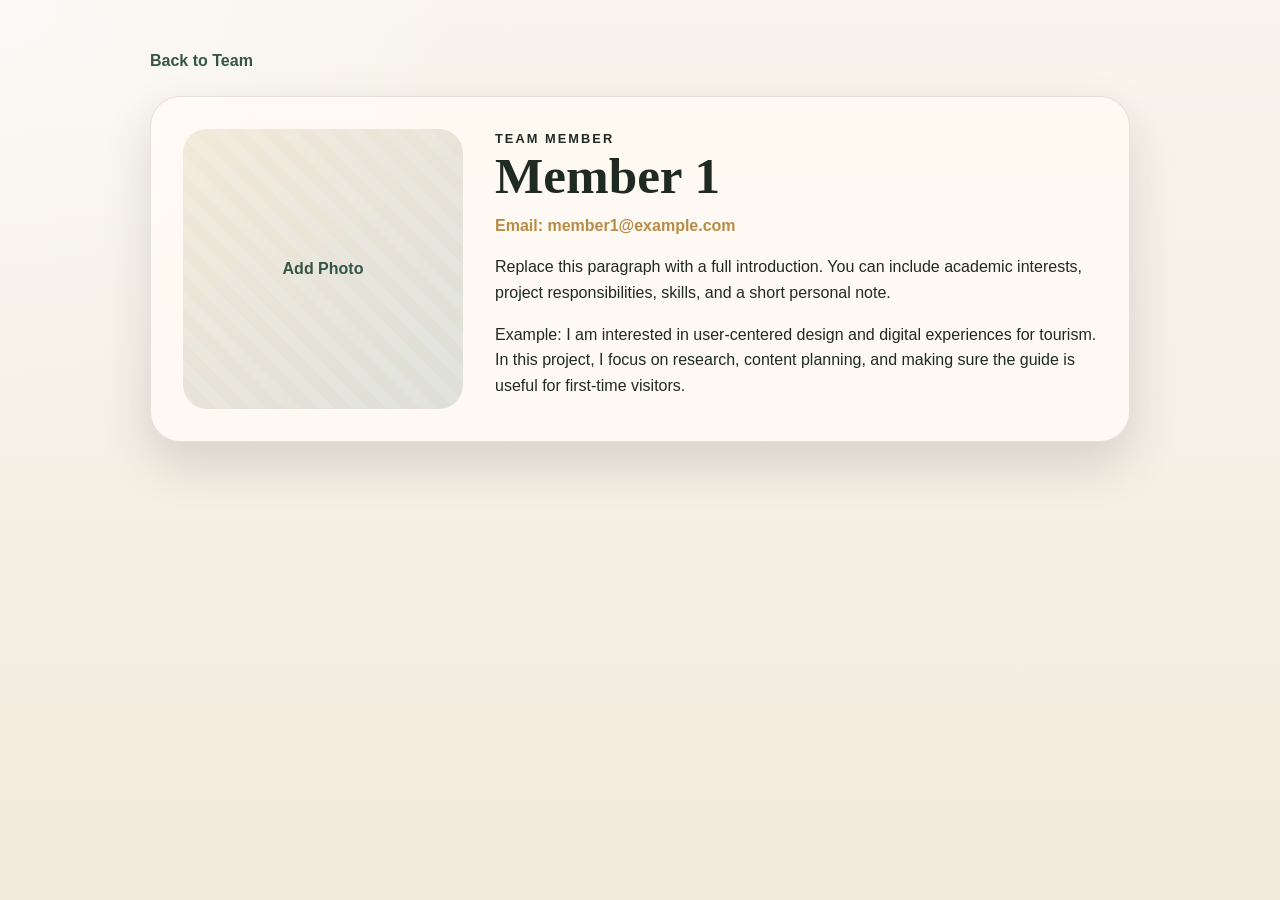
==== member-1.html @ 4ace729f "Initial GitHub Pages site" ====
<!DOCTYPE html>
<html lang="en">
<head>
    <meta charset="UTF-8">
    <meta name="viewport" content="width=device-width, initial-scale=1.0">
    <title>Member 1 - Suzhou Garden Odyssey</title>
    <link rel="stylesheet" href="style.css">
</head>
<body class="detail-page">
    <main class="detail-shell">
        <a class="back-link" href="index.html#team">Back to Team</a>
        <section class="detail-card">
            <div class="detail-photo">Add Photo</div>
            <div class="detail-copy">
                <p class="section-kicker">Team Member</p>
                <h1>Member 1</h1>
                <p class="detail-email">Email: member1@example.com</p>
                <p>
                    Replace this paragraph with a full introduction. You can include academic
                    interests, project responsibilities, skills, and a short personal note.
                </p>
                <p>
                    Example: I am interested in user-centered design and digital experiences
                    for tourism. In this project, I focus on research, content planning, and
                    making sure the guide is useful for first-time visitors.
                </p>
            </div>
        </section>
    </main>
</body>
</html>
---- style.css ----
:root {
    --ink: #1f2a22;
    --muted: #5e675f;
    --paper: #f7f2e8;
    --paper-deep: #efe5d1;
    --jade: #355646;
    --jade-soft: #6e8b74;
    --gold: #b68c47;
    --line: rgba(31, 42, 34, 0.12);
    --shadow: 0 22px 50px rgba(25, 30, 26, 0.14);
}

* {
    box-sizing: border-box;
}

html {
    scroll-behavior: smooth;
}

body {
    margin: 0;
    font-family: "Segoe UI", "Helvetica Neue", Arial, sans-serif;
    color: var(--ink);
    background:
        radial-gradient(circle at top left, rgba(255, 255, 255, 0.5), transparent 30%),
        linear-gradient(180deg, #f9f5ee 0%, #f2eadc 100%);
    line-height: 1.6;
}

a {
    color: inherit;
    text-decoration: none;
}

.hero {
    min-height: 100vh;
    padding: 1.5rem clamp(1.2rem, 3vw, 3rem) 3rem;
    background:
        linear-gradient(180deg, rgba(19, 28, 24, 0.32), rgba(19, 28, 24, 0.56)),
        url("caption.jpg") center/cover no-repeat;
    color: #fffaf1;
    display: flex;
    flex-direction: column;
}

.site-nav {
    display: flex;
    align-items: center;
    justify-content: space-between;
    gap: 1rem;
    padding: 0.6rem 0;
}

.brand {
    font-family: Georgia, "Times New Roman", serif;
    font-size: 1.15rem;
    letter-spacing: 0.08em;
    text-transform: uppercase;
}

.nav-links {
    display: flex;
    flex-wrap: wrap;
    gap: 1rem;
    font-size: 0.95rem;
}

.nav-links a {
    padding-bottom: 0.2rem;
    border-bottom: 1px solid transparent;
}

.nav-links a:hover,
.nav-links a:focus-visible {
    border-color: rgba(255, 250, 241, 0.8);
}

.hero-content {
    max-width: 760px;
    margin: auto 0;
    padding: 5rem 0 3rem;
}

.eyebrow,
.section-kicker,
.persona-label {
    margin: 0 0 0.75rem;
    text-transform: uppercase;
    letter-spacing: 0.16em;
    font-size: 0.8rem;
    font-weight: 700;
}

.hero h1 {
    margin: 0;
    font-family: Georgia, "Times New Roman", serif;
    font-size: clamp(3rem, 7vw, 5.8rem);
    line-height: 0.95;
    max-width: 9ch;
}

.hero-subtitle {
    margin: 1.5rem 0 0;
    max-width: 38rem;
    font-size: clamp(1.05rem, 2vw, 1.3rem);
    color: rgba(255, 250, 241, 0.92);
}

.hero-button {
    display: inline-block;
    margin-top: 2rem;
    padding: 0.95rem 1.4rem;
    background: rgba(255, 250, 241, 0.92);
    color: var(--jade);
    border-radius: 999px;
    font-weight: 700;
    box-shadow: 0 10px 30px rgba(17, 24, 21, 0.2);
}

.section {
    width: min(1120px, calc(100% - 2.4rem));
    margin: 0 auto;
    padding: 5.5rem 0;
}

.section-heading {
    margin-bottom: 2rem;
}

.section-heading h2 {
    margin: 0;
    font-family: Georgia, "Times New Roman", serif;
    font-size: clamp(2rem, 4vw, 3rem);
    line-height: 1.05;
}

.section-note {
    max-width: 42rem;
    margin: 0.9rem 0 0;
    color: var(--muted);
}

.overview-grid,
.team-grid,
.persona-grid {
    display: grid;
    gap: 1.4rem;
}

.overview-grid {
    grid-template-columns: repeat(auto-fit, minmax(220px, 1fr));
}

.team-grid {
    grid-template-columns: repeat(auto-fit, minmax(220px, 1fr));
}

.persona-grid {
    grid-template-columns: repeat(auto-fit, minmax(320px, 1fr));
}

.info-card,
.team-card,
.persona-card,
.ai-card {
    background: rgba(255, 251, 244, 0.78);
    backdrop-filter: blur(8px);
    border: 1px solid var(--line);
    border-radius: 28px;
    box-shadow: var(--shadow);
}

.info-card {
    padding: 1.6rem;
}

.info-card h3,
.team-card h3,
.persona-card h3 {
    margin: 0 0 0.6rem;
    font-family: Georgia, "Times New Roman", serif;
    font-size: 1.5rem;
}

.team-section,
.ai-section {
    position: relative;
}

.team-section::before,
.ai-section::before {
    content: "";
    position: absolute;
    inset: 1.4rem 0 1.4rem;
    background: linear-gradient(135deg, rgba(182, 140, 71, 0.08), rgba(53, 86, 70, 0.1));
    border-radius: 36px;
    z-index: -1;
}

.team-card {
    padding: 1.5rem;
}

.team-card-link {
    color: inherit;
    display: block;
}

.team-card-link:hover .team-card,
.team-card-link:focus-visible .team-card {
    transform: translateY(-4px);
    box-shadow: 0 26px 55px rgba(25, 30, 26, 0.18);
}

.photo-placeholder {
    width: 100%;
    aspect-ratio: 1 / 1;
    margin-bottom: 1.2rem;
    border-radius: 22px;
    display: grid;
    place-items: center;
    color: var(--jade);
    font-weight: 700;
    background:
        linear-gradient(135deg, rgba(182, 140, 71, 0.16), rgba(53, 86, 70, 0.16)),
        repeating-linear-gradient(
            45deg,
            rgba(255, 255, 255, 0.5),
            rgba(255, 255, 255, 0.5) 12px,
            rgba(255, 255, 255, 0.1) 12px,
            rgba(255, 255, 255, 0.1) 24px
        );
}

.member-email,
.detail-email {
    margin: 0 0 0.65rem;
    color: var(--gold);
    font-weight: 700;
}

.team-card,
.info-card,
.persona-card,
.ai-card {
    transition: transform 0.2s ease, box-shadow 0.2s ease;
}

.member-intro,
.info-card p,
.persona-meta,
.persona-card p,
.ai-card p {
    margin: 0;
}

.persona-card {
    padding: 1.8rem;
    border-top: 4px solid var(--gold);
}

.secondary-persona {
    border-top-color: var(--jade-soft);
}

.persona-header {
    margin-bottom: 1.3rem;
}

.persona-meta {
    color: var(--muted);
}

.persona-block + .persona-block {
    margin-top: 1rem;
}

.persona-block h4 {
    margin: 0 0 0.4rem;
    font-size: 1rem;
    text-transform: uppercase;
    letter-spacing: 0.08em;
    color: var(--jade);
}

.persona-block ul {
    margin: 0;
    padding-left: 1.2rem;
}

.ai-card {
    padding: 1.8rem;
    max-width: 900px;
}

.ai-card p + p {
    margin-top: 1rem;
}

.site-footer {
    padding: 2rem 1.2rem 3rem;
    text-align: center;
    color: var(--muted);
    font-size: 0.95rem;
}

.detail-page {
    min-height: 100vh;
}

.detail-shell {
    width: min(980px, calc(100% - 2rem));
    margin: 0 auto;
    padding: 3rem 0 4rem;
}

.back-link {
    display: inline-block;
    margin-bottom: 1.4rem;
    color: var(--jade);
    font-weight: 700;
}

.detail-card {
    display: grid;
    grid-template-columns: minmax(220px, 280px) 1fr;
    gap: 2rem;
    padding: 2rem;
    background: rgba(255, 251, 244, 0.86);
    border: 1px solid var(--line);
    border-radius: 30px;
    box-shadow: var(--shadow);
}

.detail-photo {
    width: 100%;
    aspect-ratio: 1 / 1;
    border-radius: 24px;
    display: grid;
    place-items: center;
    font-weight: 700;
    color: var(--jade);
    background:
        linear-gradient(135deg, rgba(182, 140, 71, 0.16), rgba(53, 86, 70, 0.16)),
        repeating-linear-gradient(
            45deg,
            rgba(255, 255, 255, 0.5),
            rgba(255, 255, 255, 0.5) 12px,
            rgba(255, 255, 255, 0.1) 12px,
            rgba(255, 255, 255, 0.1) 24px
        );
}

.detail-copy h1 {
    margin: 0 0 0.6rem;
    font-family: Georgia, "Times New Roman", serif;
    font-size: clamp(2rem, 4vw, 3.2rem);
    line-height: 1.05;
}

.detail-copy p {
    margin: 0;
}

.detail-copy p + p {
    margin-top: 1rem;
}

@media (max-width: 720px) {
    .site-nav {
        align-items: flex-start;
        flex-direction: column;
    }

    .hero {
        min-height: 88vh;
    }

    .hero-content {
        padding-top: 4rem;
    }

    .hero h1 {
        max-width: none;
    }

    .section {
        width: min(1120px, calc(100% - 1.4rem));
        padding: 4rem 0;
    }

    .detail-card {
        grid-template-columns: 1fr;
        padding: 1.4rem;
    }
}
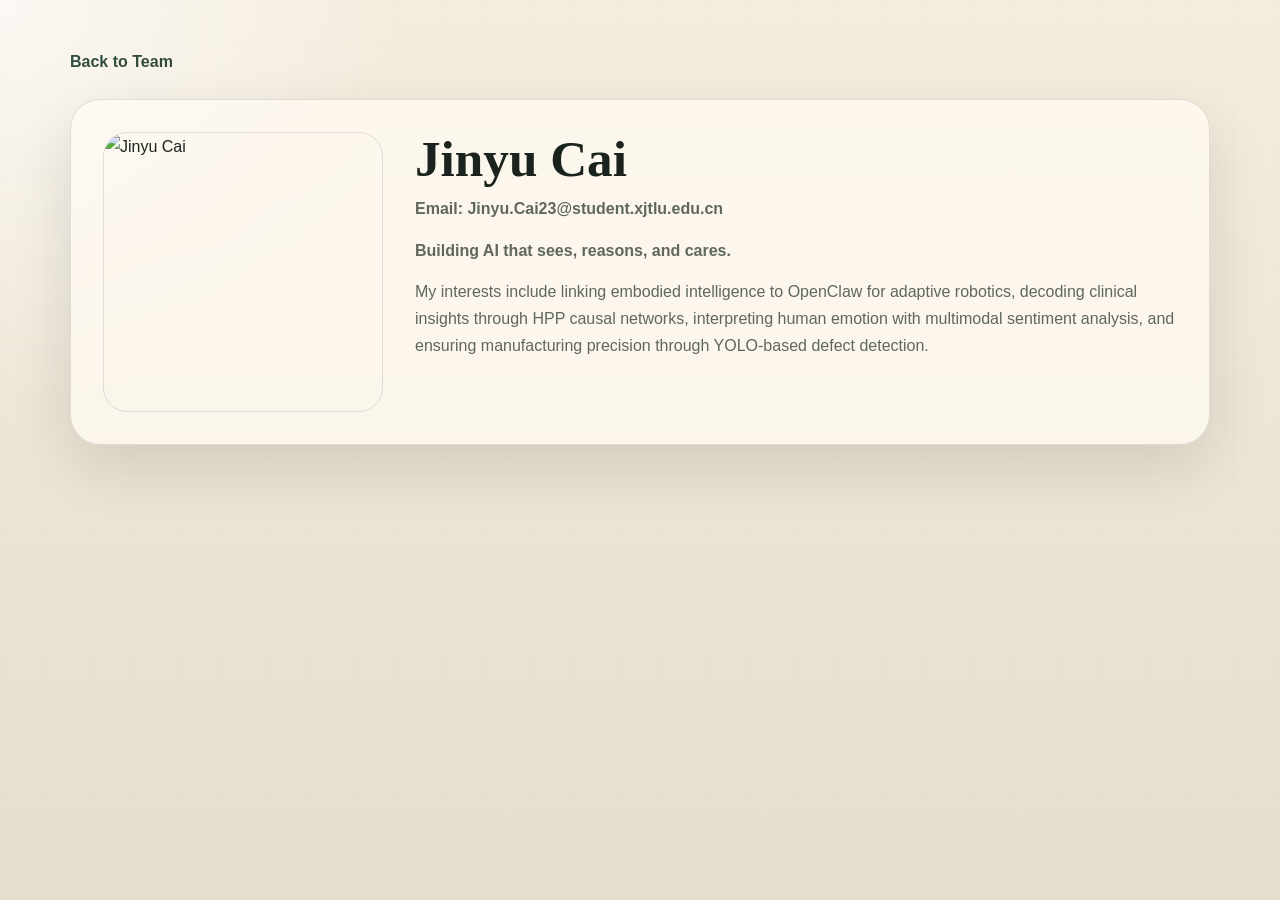
==== commit 9ae1349c: "Refine portfolio structure and content" ====
--- a/member-1.html
+++ b/member-1.html
@@ -3,26 +3,26 @@
 <head>
     <meta charset="UTF-8">
     <meta name="viewport" content="width=device-width, initial-scale=1.0">
-    <title>Member 1 - Suzhou Garden Odyssey</title>
+    <title>Member 1 - SuCity-Roam</title>
     <link rel="stylesheet" href="style.css">
 </head>
 <body class="detail-page">
     <main class="detail-shell">
         <a class="back-link" href="index.html#team">Back to Team</a>
         <section class="detail-card">
-            <div class="detail-photo">Add Photo</div>
+            <img class="detail-photo" src="images/jinyu-cai.jpg" alt="Jinyu Cai">
             <div class="detail-copy">
                 <p class="section-kicker">Team Member</p>
-                <h1>Member 1</h1>
-                <p class="detail-email">Email: member1@example.com</p>
+                <h1>Jinyu Cai</h1>
+                <p class="detail-email">Email: Jinyu.Cai23@student.xjtlu.edu.cn</p>
                 <p>
-                    Replace this paragraph with a full introduction. You can include academic
-                    interests, project responsibilities, skills, and a short personal note.
+                    <strong>Building AI that sees, reasons, and cares.</strong>
                 </p>
                 <p>
-                    Example: I am interested in user-centered design and digital experiences
-                    for tourism. In this project, I focus on research, content planning, and
-                    making sure the guide is useful for first-time visitors.
+                    My interests include linking embodied intelligence to OpenClaw for adaptive
+                    robotics, decoding clinical insights through HPP causal networks, interpreting
+                    human emotion with multimodal sentiment analysis, and ensuring manufacturing
+                    precision through YOLO-based defect detection.
                 </p>
             </div>
         </section>
--- a/style.css
+++ b/style.css
@@ -1,13 +1,18 @@
 :root {
-    --ink: #1f2a22;
-    --muted: #5e675f;
-    --paper: #f7f2e8;
-    --paper-deep: #efe5d1;
-    --jade: #355646;
-    --jade-soft: #6e8b74;
-    --gold: #b68c47;
-    --line: rgba(31, 42, 34, 0.12);
-    --shadow: 0 22px 50px rgba(25, 30, 26, 0.14);
+    --ink: #1a231d;
+    --muted: #5f675f;
+    --paper: #f6f0e2;
+    --paper-soft: rgba(255, 250, 242, 0.78);
+    --paper-strong: #fbf6ed;
+    --moss: #314d3f;
+    --moss-soft: #70867a;
+    --terracotta: #a65b41;
+    --gold: #b58b49;
+    --line: rgba(26, 35, 29, 0.12);
+    --line-strong: rgba(26, 35, 29, 0.22);
+    --shadow: 0 24px 60px rgba(20, 27, 22, 0.12);
+    --shadow-soft: 0 14px 36px rgba(20, 27, 22, 0.09);
+    --max-width: 1140px;
 }
 
 * {
@@ -20,12 +25,25 @@
 
 body {
     margin: 0;
-    font-family: "Segoe UI", "Helvetica Neue", Arial, sans-serif;
+    font-family: "Trebuchet MS", "Gill Sans", sans-serif;
     color: var(--ink);
+    line-height: 1.7;
     background:
-        radial-gradient(circle at top left, rgba(255, 255, 255, 0.5), transparent 30%),
-        linear-gradient(180deg, #f9f5ee 0%, #f2eadc 100%);
-    line-height: 1.6;
+        radial-gradient(circle at top left, rgba(255, 255, 255, 0.68), transparent 26%),
+        linear-gradient(180deg, rgba(182, 139, 73, 0.09), rgba(49, 77, 63, 0.06)),
+        linear-gradient(180deg, #fbf6ec 0%, #f1e7d5 100%);
+}
+
+body::before {
+    content: "";
+    position: fixed;
+    inset: 0;
+    background-image:
+        linear-gradient(rgba(26, 35, 29, 0.028) 1px, transparent 1px),
+        linear-gradient(90deg, rgba(26, 35, 29, 0.028) 1px, transparent 1px);
+    background-size: 44px 44px;
+    pointer-events: none;
+    opacity: 0.35;
 }
 
 a {
@@ -33,15 +51,40 @@
     text-decoration: none;
 }
 
+img {
+    max-width: 100%;
+}
+
 .hero {
     min-height: 100vh;
-    padding: 1.5rem clamp(1.2rem, 3vw, 3rem) 3rem;
+    padding: 1.5rem clamp(1.2rem, 3vw, 3rem) 3.5rem;
     background:
-        linear-gradient(180deg, rgba(19, 28, 24, 0.32), rgba(19, 28, 24, 0.56)),
+        linear-gradient(180deg, rgba(15, 20, 17, 0.24), rgba(15, 20, 17, 0.66)),
         url("caption.jpg") center/cover no-repeat;
-    color: #fffaf1;
-    display: flex;
-    flex-direction: column;
+    color: #fff8ef;
+    position: relative;
+    overflow: hidden;
+}
+
+.hero::after {
+    content: "";
+    position: absolute;
+    inset: auto auto -8rem -6rem;
+    width: 22rem;
+    height: 22rem;
+    border-radius: 50%;
+    background: radial-gradient(circle, rgba(255, 248, 239, 0.24), transparent 70%);
+    filter: blur(6px);
+}
+
+.site-nav,
+.hero-layout,
+.section,
+.detail-shell {
+    width: min(var(--max-width), calc(100% - 0.2rem));
+    margin: 0 auto;
+    position: relative;
+    z-index: 1;
 }
 
 .site-nav {
@@ -49,188 +92,505 @@
     align-items: center;
     justify-content: space-between;
     gap: 1rem;
-    padding: 0.6rem 0;
+    padding: 0.3rem 0 1.2rem;
+}
+
+.brand,
+.hero h1,
+.section-heading h2,
+.panel-card h3,
+.team-card h3,
+.persona-card h3,
+.detail-copy h1 {
+    font-family: "Palatino Linotype", "Book Antiqua", Georgia, serif;
 }
 
 .brand {
-    font-family: Georgia, "Times New Roman", serif;
-    font-size: 1.15rem;
-    letter-spacing: 0.08em;
+    font-size: 1.05rem;
+    letter-spacing: 0.14em;
     text-transform: uppercase;
 }
 
 .nav-links {
     display: flex;
     flex-wrap: wrap;
-    gap: 1rem;
-    font-size: 0.95rem;
+    justify-content: flex-end;
+    gap: 1rem 1.2rem;
+    font-size: 0.96rem;
 }
 
 .nav-links a {
     padding-bottom: 0.2rem;
     border-bottom: 1px solid transparent;
+    transition: border-color 0.2s ease, opacity 0.2s ease;
 }
 
 .nav-links a:hover,
-.nav-links a:focus-visible {
-    border-color: rgba(255, 250, 241, 0.8);
+.nav-links a:focus-visible,
+.hero-link:hover,
+.hero-link:focus-visible,
+.back-link:hover,
+.back-link:focus-visible {
+    border-color: currentColor;
+}
+
+.hero-layout {
+    display: block;
+    padding-top: 4.5rem;
+}
+
+.hero-content,
+.section,
+.detail-card {
+    animation: rise-in 0.7s ease both;
 }
 
 .hero-content {
-    max-width: 760px;
-    margin: auto 0;
-    padding: 5rem 0 3rem;
+    max-width: 820px;
+    padding-bottom: 1rem;
 }
 
 .eyebrow,
 .section-kicker,
-.persona-label {
-    margin: 0 0 0.75rem;
+.subsection-kicker,
+.card-tag,
+.persona-label,
+.callout-label {
+    margin: 0 0 0.8rem;
     text-transform: uppercase;
     letter-spacing: 0.16em;
-    font-size: 0.8rem;
+    font-size: 0.78rem;
     font-weight: 700;
 }
 
 .hero h1 {
     margin: 0;
-    font-family: Georgia, "Times New Roman", serif;
-    font-size: clamp(3rem, 7vw, 5.8rem);
-    line-height: 0.95;
-    max-width: 9ch;
+    font-size: clamp(3rem, 6vw, 5.5rem);
+    line-height: 0.96;
+    max-width: none;
 }
 
 .hero-subtitle {
     margin: 1.5rem 0 0;
-    max-width: 38rem;
-    font-size: clamp(1.05rem, 2vw, 1.3rem);
-    color: rgba(255, 250, 241, 0.92);
+    max-width: 40rem;
+    font-size: clamp(1.04rem, 1.8vw, 1.24rem);
+    color: rgba(255, 248, 239, 0.94);
+}
+
+.hero-actions {
+    display: flex;
+    flex-wrap: wrap;
+    align-items: center;
+    gap: 1rem 1.2rem;
+    margin-top: 2rem;
+}
+
+.hero-button,
+.hero-link {
+    display: inline-flex;
+    align-items: center;
+    justify-content: center;
+    min-height: 3rem;
 }
 
 .hero-button {
-    display: inline-block;
-    margin-top: 2rem;
-    padding: 0.95rem 1.4rem;
-    background: rgba(255, 250, 241, 0.92);
-    color: var(--jade);
+    padding: 0.9rem 1.35rem;
     border-radius: 999px;
+    background: rgba(255, 248, 239, 0.94);
+    color: var(--moss);
     font-weight: 700;
-    box-shadow: 0 10px 30px rgba(17, 24, 21, 0.2);
+    box-shadow: 0 12px 34px rgba(18, 24, 20, 0.2);
+    transition: transform 0.2s ease, box-shadow 0.2s ease;
+}
+
+.hero-button:hover,
+.hero-button:focus-visible {
+    transform: translateY(-2px);
+    box-shadow: 0 18px 38px rgba(18, 24, 20, 0.24);
+}
+
+.hero-link {
+    padding: 0 0 0.15rem;
+    border-bottom: 1px solid transparent;
+    font-weight: 700;
+}
+
+.portfolio-main {
+    position: relative;
+    padding-bottom: 2rem;
 }
 
 .section {
-    width: min(1120px, calc(100% - 2.4rem));
-    margin: 0 auto;
-    padding: 5.5rem 0;
+    padding: 5rem 0;
+}
+
+.section + .section {
+    border-top: 1px solid rgba(26, 35, 29, 0.08);
 }
 
 .section-heading {
+    display: grid;
+    gap: 0.7rem;
     margin-bottom: 2rem;
 }
 
 .section-heading h2 {
     margin: 0;
-    font-family: Georgia, "Times New Roman", serif;
-    font-size: clamp(2rem, 4vw, 3rem);
-    line-height: 1.05;
-}
-
-.section-note {
-    max-width: 42rem;
-    margin: 0.9rem 0 0;
+    font-size: clamp(2.2rem, 4vw, 3.35rem);
+    line-height: 1.04;
+}
+
+.section-note,
+.subsection-head > p,
+.placeholder-caption,
+.repository-note,
+.persona-meta,
+.member-intro,
+.detail-copy p,
+.placeholder-text,
+.placeholder-mini {
     color: var(--muted);
 }
 
-.overview-grid,
+.section-note,
+.subsection-head > p {
+    max-width: 45rem;
+    margin: 0;
+}
+
+.eyebrow,
+.section-kicker,
+.subsection-kicker,
+.card-tag,
+.callout-label,
+.section-note,
+.subsection-head > p,
+.placeholder-caption,
+.repository-note {
+    display: none;
+}
+
+.feature-grid,
+.two-column-grid,
+.three-column-grid,
+.mini-grid,
+.persona-grid,
 .team-grid,
+.research-columns,
+.evidence-grid,
+.sketch-grid,
+.compare-grid,
+.comparison-grid,
+.ai-grid {
+    display: grid;
+    gap: 1.3rem;
+}
+
+.feature-grid,
+.research-columns,
+.two-column-grid,
+.comparison-grid {
+    grid-template-columns: repeat(2, minmax(0, 1fr));
+}
+
+.three-column-grid,
+.compare-grid,
+.testing-grid {
+    grid-template-columns: repeat(3, minmax(0, 1fr));
+}
+
+.mini-grid {
+    grid-template-columns: repeat(auto-fit, minmax(260px, 1fr));
+}
+
 .persona-grid {
-    display: grid;
-    gap: 1.4rem;
-}
-
-.overview-grid {
-    grid-template-columns: repeat(auto-fit, minmax(220px, 1fr));
+    grid-template-columns: repeat(auto-fit, minmax(320px, 1fr));
 }
 
 .team-grid {
     grid-template-columns: repeat(auto-fit, minmax(220px, 1fr));
 }
 
-.persona-grid {
-    grid-template-columns: repeat(auto-fit, minmax(320px, 1fr));
-}
-
-.info-card,
+.research-grid,
+.feature-cards {
+    display: grid;
+    gap: 1rem;
+}
+
+.research-grid {
+    grid-template-columns: repeat(2, minmax(0, 1fr));
+}
+
+.evidence-grid {
+    grid-template-columns: repeat(5, minmax(0, 1fr));
+}
+
+.sketch-grid {
+    grid-template-columns: repeat(4, minmax(0, 1fr));
+}
+
+.panel-card,
+.mini-card,
 .team-card,
 .persona-card,
-.ai-card {
-    background: rgba(255, 251, 244, 0.78);
+.placeholder-card,
+.detail-card,
+.callout-card {
+    border: 1px solid var(--line);
+    border-radius: 30px;
+    background: var(--paper-soft);
     backdrop-filter: blur(8px);
-    border: 1px solid var(--line);
-    border-radius: 28px;
     box-shadow: var(--shadow);
 }
 
-.info-card {
+.panel-card,
+.mini-card,
+.persona-card {
     padding: 1.6rem;
 }
 
-.info-card h3,
+.panel-card h3,
+.mini-card h4,
+.placeholder-card h4,
+.placeholder-card h5,
+.research-group h4,
 .team-card h3,
 .persona-card h3 {
     margin: 0 0 0.6rem;
-    font-family: Georgia, "Times New Roman", serif;
-    font-size: 1.5rem;
-}
-
-.team-section,
-.ai-section {
-    position: relative;
-}
-
-.team-section::before,
-.ai-section::before {
-    content: "";
-    position: absolute;
-    inset: 1.4rem 0 1.4rem;
-    background: linear-gradient(135deg, rgba(182, 140, 71, 0.08), rgba(53, 86, 70, 0.1));
-    border-radius: 36px;
-    z-index: -1;
-}
-
-.team-card {
-    padding: 1.5rem;
-}
-
-.team-card-link {
-    color: inherit;
-    display: block;
-}
-
-.team-card-link:hover .team-card,
-.team-card-link:focus-visible .team-card {
-    transform: translateY(-4px);
-    box-shadow: 0 26px 55px rgba(25, 30, 26, 0.18);
-}
-
-.photo-placeholder {
-    width: 100%;
-    aspect-ratio: 1 / 1;
-    margin-bottom: 1.2rem;
-    border-radius: 22px;
+}
+
+.accent-card {
+    background:
+        linear-gradient(180deg, rgba(49, 77, 63, 0.08), rgba(166, 91, 65, 0.05)),
+        var(--paper-soft);
+}
+
+.subsection-block {
+    margin-top: 2rem;
+}
+
+.subsection-head {
+    display: flex;
+    justify-content: space-between;
+    align-items: end;
+    gap: 1rem;
+    margin-bottom: 1.1rem;
+}
+
+.subsection-head h3 {
+    margin: 0;
+    font-family: "Palatino Linotype", "Book Antiqua", Georgia, serif;
+    font-size: clamp(1.55rem, 2.4vw, 2rem);
+}
+
+.subsection-kicker,
+.card-tag,
+.callout-label {
+    color: var(--terracotta);
+}
+
+.plain-list {
+    margin: 0;
+    padding-left: 1.15rem;
+}
+
+.plain-list li + li {
+    margin-top: 0.7rem;
+}
+
+.research-group,
+.team-card,
+.placeholder-card,
+.callout-card {
+    padding: 1.35rem;
+}
+
+.research-group h4 {
+    font-size: 1.15rem;
+    color: var(--moss);
+}
+
+.placeholder-card,
+.placeholder-frame,
+.placeholder-tile,
+.blank-inline {
+    border-style: dashed;
+    border-color: var(--line-strong);
+}
+
+.placeholder-card {
+    min-height: 150px;
+    background:
+        linear-gradient(180deg, rgba(255, 255, 255, 0.38), rgba(255, 255, 255, 0.16)),
+        rgba(246, 240, 226, 0.54);
+    box-shadow: none;
+}
+
+.placeholder-card h5 {
+    font-size: 1rem;
+}
+
+.placeholder-mini {
+    margin: 0.8rem 0 0;
+    font-size: 0.92rem;
+}
+
+.placeholder-frame {
     display: grid;
     place-items: center;
-    color: var(--jade);
+    min-height: 220px;
+    padding: 1.4rem;
+    border: 2px dashed var(--line-strong);
+    border-radius: 24px;
+    background:
+        linear-gradient(135deg, rgba(182, 139, 73, 0.08), rgba(49, 77, 63, 0.06));
+    color: var(--muted);
+    text-align: center;
+}
+
+.journey-figure {
+    margin: 0;
+}
+
+.journey-image {
+    display: block;
+    width: 100%;
+    border: 1px solid var(--line);
+    border-radius: 24px;
+    box-shadow: var(--shadow-soft);
+}
+
+.tall-frame {
+    min-height: 300px;
+}
+
+.prototype-card {
+    min-height: 260px;
+}
+
+.placeholder-caption,
+.repository-note {
+    margin: 0.9rem 0 0;
+}
+
+.placeholder-tile {
+    display: grid;
+    place-items: center;
+    min-height: 160px;
+    padding: 1rem;
+    border: 2px dashed var(--line-strong);
+    border-radius: 24px;
+    background: rgba(255, 253, 248, 0.48);
+    color: var(--muted);
+    text-align: center;
+}
+
+.selected-card {
+    position: relative;
+    border-color: rgba(49, 77, 63, 0.3);
+    background:
+        linear-gradient(180deg, rgba(49, 77, 63, 0.08), rgba(255, 255, 255, 0.28)),
+        rgba(246, 240, 226, 0.54);
+}
+
+.status-chip {
+    display: inline-flex;
+    align-items: center;
+    padding: 0.34rem 0.7rem;
+    margin-bottom: 0.8rem;
+    border-radius: 999px;
+    background: rgba(49, 77, 63, 0.13);
+    color: var(--moss);
+    font-size: 0.82rem;
     font-weight: 700;
-    background:
-        linear-gradient(135deg, rgba(182, 140, 71, 0.16), rgba(53, 86, 70, 0.16)),
-        repeating-linear-gradient(
-            45deg,
-            rgba(255, 255, 255, 0.5),
-            rgba(255, 255, 255, 0.5) 12px,
-            rgba(255, 255, 255, 0.1) 12px,
-            rgba(255, 255, 255, 0.1) 24px
-        );
+}
+
+.callout-card + .callout-card {
+    margin-top: 1rem;
+}
+
+.callout-label {
+    margin-bottom: 0.35rem;
+}
+
+.table-wrap {
+    overflow-x: auto;
+}
+
+.portfolio-table {
+    width: 100%;
+    border-collapse: collapse;
+    border-radius: 26px;
+    overflow: hidden;
+    background: var(--paper-soft);
+    box-shadow: var(--shadow);
+}
+
+.portfolio-table th,
+.portfolio-table td {
+    padding: 1rem 1.1rem;
+    border-bottom: 1px solid var(--line);
+    text-align: left;
+    vertical-align: top;
+}
+
+.portfolio-table thead th {
+    background: rgba(49, 77, 63, 0.1);
+    font-size: 0.92rem;
+    text-transform: uppercase;
+    letter-spacing: 0.08em;
+}
+
+.portfolio-table tbody tr:last-child th,
+.portfolio-table tbody tr:last-child td {
+    border-bottom: 0;
+}
+
+.blank-inline {
+    display: inline-flex;
+    padding: 0.3rem 0.55rem;
+    border: 1px dashed var(--line-strong);
+    border-radius: 999px;
+    color: var(--muted);
+    font-size: 0.92rem;
+}
+
+.team-card-link {
+    display: block;
+    color: inherit;
+}
+
+.team-card,
+.mini-card,
+.persona-card,
+.panel-card,
+.callout-card,
+.placeholder-card {
+    transition: transform 0.22s ease, box-shadow 0.22s ease, border-color 0.22s ease;
+}
+
+.team-card-link:hover .team-card,
+.team-card-link:focus-visible .team-card,
+.panel-card:hover,
+.mini-card:hover,
+.placeholder-card:hover,
+.callout-card:hover {
+    transform: translateY(-4px);
+    box-shadow: 0 28px 62px rgba(20, 27, 22, 0.16);
+}
+
+.member-photo,
+.detail-photo {
+    display: block;
+    width: 100%;
+    object-fit: cover;
+    border: 1px solid var(--line);
+}
+
+.member-photo {
+    aspect-ratio: 1 / 1;
+    margin-bottom: 1.1rem;
+    border-radius: 22px;
 }
 
 .member-email,
@@ -240,36 +600,31 @@
     font-weight: 700;
 }
 
-.team-card,
-.info-card,
-.persona-card,
-.ai-card {
-    transition: transform 0.2s ease, box-shadow 0.2s ease;
-}
-
 .member-intro,
-.info-card p,
-.persona-meta,
+.panel-card p,
+.mini-card p,
 .persona-card p,
-.ai-card p {
-    margin: 0;
+.team-card p,
+.detail-copy p {
+    margin: 0;
+}
+
+.panel-card p + p,
+.mini-card p + p,
+.detail-copy p + p {
+    margin-top: 0.9rem;
 }
 
 .persona-card {
-    padding: 1.8rem;
     border-top: 4px solid var(--gold);
 }
 
 .secondary-persona {
-    border-top-color: var(--jade-soft);
+    border-top-color: var(--moss-soft);
 }
 
 .persona-header {
-    margin-bottom: 1.3rem;
-}
-
-.persona-meta {
-    color: var(--muted);
+    margin-bottom: 1.2rem;
 }
 
 .persona-block + .persona-block {
@@ -278,24 +633,24 @@
 
 .persona-block h4 {
     margin: 0 0 0.4rem;
-    font-size: 1rem;
+    font-size: 0.98rem;
     text-transform: uppercase;
     letter-spacing: 0.08em;
-    color: var(--jade);
-}
-
-.persona-block ul {
+    color: var(--moss);
+}
+
+.persona-block ul,
+.reference-list {
     margin: 0;
     padding-left: 1.2rem;
 }
 
-.ai-card {
-    padding: 1.8rem;
-    max-width: 900px;
-}
-
-.ai-card p + p {
+.comparison-grid {
     margin-top: 1rem;
+}
+
+.reference-list li + li {
+    margin-top: 0.7rem;
 }
 
 .site-footer {
@@ -310,16 +665,15 @@
 }
 
 .detail-shell {
-    width: min(980px, calc(100% - 2rem));
-    margin: 0 auto;
     padding: 3rem 0 4rem;
 }
 
 .back-link {
     display: inline-block;
     margin-bottom: 1.4rem;
-    color: var(--jade);
+    color: var(--moss);
     font-weight: 700;
+    border-bottom: 1px solid transparent;
 }
 
 .detail-card {
@@ -327,67 +681,100 @@
     grid-template-columns: minmax(220px, 280px) 1fr;
     gap: 2rem;
     padding: 2rem;
-    background: rgba(255, 251, 244, 0.86);
-    border: 1px solid var(--line);
-    border-radius: 30px;
-    box-shadow: var(--shadow);
 }
 
 .detail-photo {
-    width: 100%;
     aspect-ratio: 1 / 1;
     border-radius: 24px;
-    display: grid;
-    place-items: center;
-    font-weight: 700;
-    color: var(--jade);
-    background:
-        linear-gradient(135deg, rgba(182, 140, 71, 0.16), rgba(53, 86, 70, 0.16)),
-        repeating-linear-gradient(
-            45deg,
-            rgba(255, 255, 255, 0.5),
-            rgba(255, 255, 255, 0.5) 12px,
-            rgba(255, 255, 255, 0.1) 12px,
-            rgba(255, 255, 255, 0.1) 24px
-        );
 }
 
 .detail-copy h1 {
     margin: 0 0 0.6rem;
-    font-family: Georgia, "Times New Roman", serif;
     font-size: clamp(2rem, 4vw, 3.2rem);
     line-height: 1.05;
 }
 
-.detail-copy p {
-    margin: 0;
-}
-
-.detail-copy p + p {
-    margin-top: 1rem;
+@keyframes rise-in {
+    from {
+        opacity: 0;
+        transform: translateY(18px);
+    }
+
+    to {
+        opacity: 1;
+        transform: translateY(0);
+    }
+}
+
+@media (max-width: 980px) {
+    .feature-grid,
+    .research-columns,
+    .two-column-grid,
+    .comparison-grid {
+        grid-template-columns: 1fr;
+    }
+
+    .three-column-grid,
+    .compare-grid,
+    .testing-grid {
+        grid-template-columns: repeat(2, minmax(0, 1fr));
+    }
+
+    .evidence-grid {
+        grid-template-columns: repeat(3, minmax(0, 1fr));
+    }
+
+    .sketch-grid {
+        grid-template-columns: repeat(3, minmax(0, 1fr));
+    }
+
+    .subsection-head {
+        flex-direction: column;
+        align-items: flex-start;
+    }
 }
 
 @media (max-width: 720px) {
     .site-nav {
+        flex-direction: column;
         align-items: flex-start;
-        flex-direction: column;
+    }
+
+    .nav-links {
+        justify-content: flex-start;
     }
 
     .hero {
-        min-height: 88vh;
-    }
-
-    .hero-content {
-        padding-top: 4rem;
+        min-height: auto;
+        padding-bottom: 2.5rem;
+    }
+
+    .hero-layout {
+        padding-top: 2rem;
     }
 
     .hero h1 {
         max-width: none;
+        font-size: clamp(2.6rem, 13vw, 4rem);
     }
 
     .section {
-        width: min(1120px, calc(100% - 1.4rem));
+        width: min(var(--max-width), calc(100% - 1.35rem));
         padding: 4rem 0;
+    }
+
+    .three-column-grid,
+    .compare-grid,
+    .testing-grid,
+    .research-grid,
+    .evidence-grid,
+    .sketch-grid {
+        grid-template-columns: 1fr;
+    }
+
+    .portfolio-table th,
+    .portfolio-table td {
+        padding: 0.85rem 0.9rem;
     }
 
     .detail-card {
